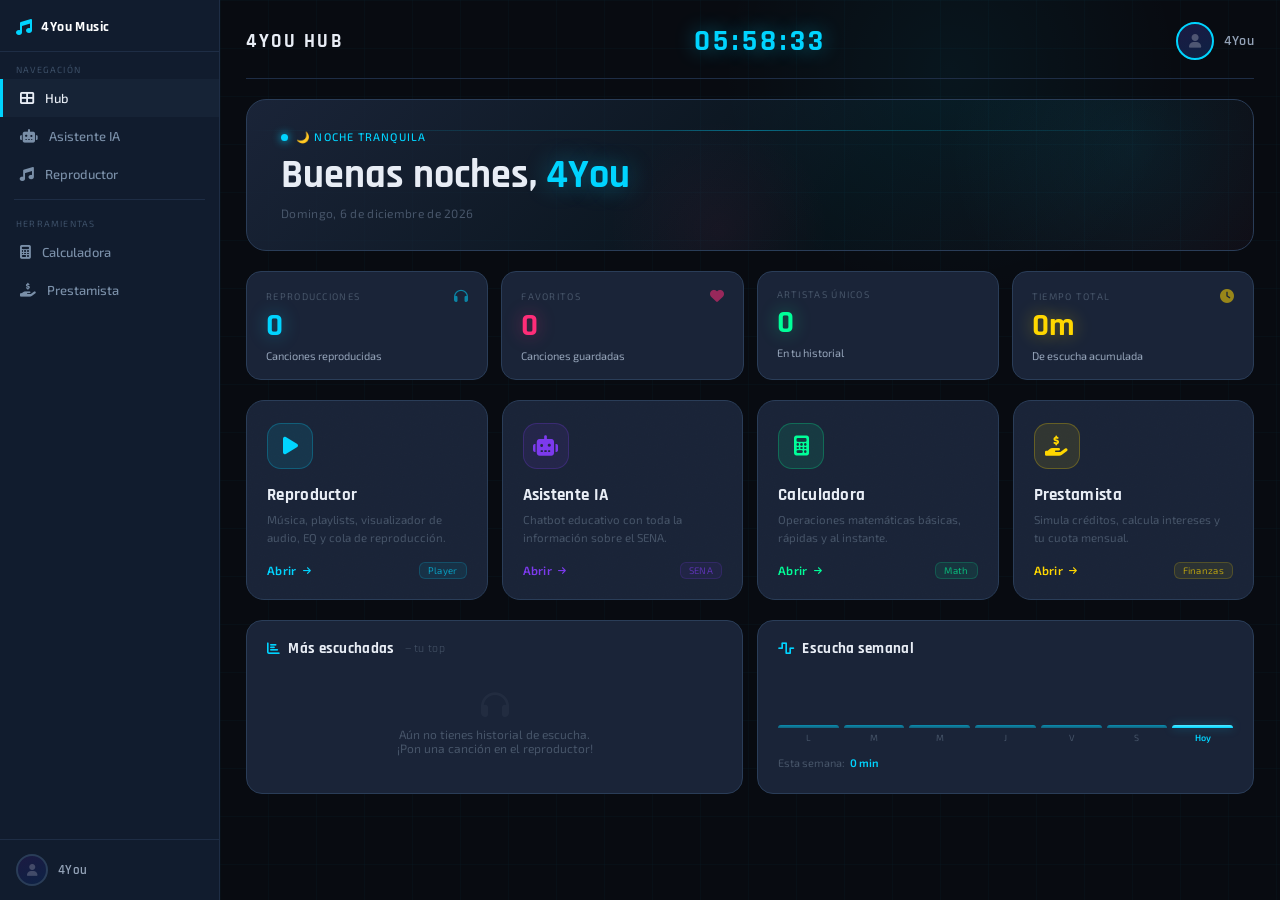
==== hub.html @ 0748058b "explica" ====
<!DOCTYPE html>
<html lang="es">
<head>
  <meta charset="UTF-8">
  <meta name="viewport" content="width=device-width, initial-scale=1.0">
  <title>4You — Hub</title>
  <link rel="preconnect" href="https://fonts.googleapis.com">
  <link rel="preconnect" href="https://fonts.gstatic.com" crossorigin>
  <link href="https://fonts.googleapis.com/css2?family=Rajdhani:wght@400;500;600;700&family=Exo+2:wght@300;400;500;600&display=swap" rel="stylesheet">
  <link rel="stylesheet" href="https://cdnjs.cloudflare.com/ajax/libs/font-awesome/6.5.1/css/all.min.css">
  <style>
    /* ══════════════════════════════════════════
       VARIABLES — espejo exacto del reproductor
    ══════════════════════════════════════════ */
    :root {
      --bg0:#080b11; --bg1:#0d1220; --bg2:#111927; --bg3:#172035;
      --card:#1a2438; --card-h:#1f2d44;
      --border:#1e2d45; --border-bright:#2a3d58;
      --cyan:#00d4ff; --pink:#ff2d78; --violet:#7c3aed;
      --green:#00ff99; --gold:#ffd700;
      --text0:#e8edf5; --text1:#94a3b8; --text2:#475569;
      --rgb-dur:5s;
    }

    /* ══════════════════════════════════════════
       RESET
    ══════════════════════════════════════════ */
    *, *::before, *::after { box-sizing: border-box; margin:0; padding:0; }
    html, body { height:100%; overflow:hidden; }
    a { text-decoration:none; color:inherit; }

    body {
      font-family:'Exo 2', sans-serif;
      background: var(--bg0);
      color: var(--text0);
      display: flex;
    }

    /* ══════════════════════════════════════════
       PAGE TRANSITIONS
    ══════════════════════════════════════════ */
    @keyframes pg-in  { from{opacity:0;transform:translateY(6px)} to{opacity:1;transform:translateY(0)} }
    @keyframes pg-out { from{opacity:1;transform:translateY(0)} to{opacity:0;transform:translateY(-6px)} }
    body { animation: pg-in .3s ease both; }
    body.page-out { animation: pg-out .24s ease both !important; pointer-events:none !important; }

    /* ══════════════════════════════════════════
       KEYFRAMES
    ══════════════════════════════════════════ */
    @keyframes rgb-stroke {
      0%{border-color:#ff0066} 14%{border-color:#ff6600} 28%{border-color:#ffe600}
      42%{border-color:#00ff99} 57%{border-color:#00d4ff} 71%{border-color:#9b00ff}
      85%{border-color:#ff00aa} 100%{border-color:#ff0066}
    }
    @keyframes rgb-text {
      0%{color:#ff0066} 20%{color:#ff8800} 40%{color:#00ff88}
      60%{color:#00d4ff} 80%{color:#aa00ff} 100%{color:#ff0066}
    }
    @keyframes rgb-shadow {
      0%  {box-shadow:0 0 18px rgba(255,0,102,.3)}
      20% {box-shadow:0 0 18px rgba(255,136,0,.3)}
      40% {box-shadow:0 0 18px rgba(0,255,136,.3)}
      60% {box-shadow:0 0 18px rgba(0,212,255,.3)}
      80% {box-shadow:0 0 18px rgba(170,0,255,.3)}
      100%{box-shadow:0 0 18px rgba(255,0,102,.3)}
    }
    @keyframes fade-up {
      from{opacity:0;transform:translateY(16px)} to{opacity:1;transform:translateY(0)}
    }
    @keyframes blink { 0%,100%{opacity:.7} 50%{opacity:.15} }
    @keyframes pulse-dot {
      0%,100%{transform:scale(1);opacity:1} 50%{transform:scale(.65);opacity:.5}
    }
    @keyframes scan {
      from{transform:translateY(-100%)} to{transform:translateY(100vh)}
    }

    .rgb-accent { animation: rgb-text var(--rgb-dur) linear infinite; }

    /* ══════════════════════════════════════════
       SIDEBAR
    ══════════════════════════════════════════ */
    .sidebar {
      width:220px; min-height:100vh; flex-shrink:0;
      background:#111c2e; border-right:1px solid #1e2d45;
      display:flex; flex-direction:column;
      overflow-y:auto; overflow-x:hidden;
    }
    .sidebar::-webkit-scrollbar { width:0; }

    .snav-brand {
      padding:18px 16px 15px;
      color:#fff; font-size:14px; font-weight:700;
      border-bottom:1px solid #1e2d45;
      display:flex; align-items:center; gap:9px;
      letter-spacing:.4px; font-family:'Rajdhani',sans-serif; flex-shrink:0;
    }
    .snav-brand i { color:var(--cyan); font-size:16px; }

    .snav-label {
      padding:12px 16px 4px; flex-shrink:0;
      font-size:9px; color:#3d5068;
      text-transform:uppercase; letter-spacing:1.2px;
      font-family:'Exo 2',sans-serif;
    }
    .snav-divider { height:1px; background:#1e2d45; margin:6px 14px; flex-shrink:0; }

    .snav-item {
      display:flex; align-items:center; gap:11px;
      padding:11px 17px; flex-shrink:0;
      color:#7a8fa8; font-size:13px; font-weight:500;
      text-decoration:none; cursor:pointer;
      border-left:3px solid transparent;
      transition:background .15s, color .15s, border-color .15s;
      font-family:'Exo 2',sans-serif;
    }
    .snav-item i { font-size:14px; flex-shrink:0; }
    .snav-item:hover { background:#1a2d44; color:#e8edf5; border-left-color:#39d353; }
    .snav-item.active { background:#162336; color:#e8edf5; border-left-color:var(--cyan); }

    /* Sidebar profile footer */
    .snav-profile {
      margin-top:auto; padding:14px 16px;
      border-top:1px solid #1e2d45;
      display:flex; align-items:center; gap:10px;
      flex-shrink:0;
    }
    .snav-profile-avatar {
      width:32px; height:32px; border-radius:50%; flex-shrink:0;
      background:linear-gradient(155deg,#1c1a42,#0d2245);
      border:2px solid var(--border-bright); overflow:hidden;
      display:flex; align-items:center; justify-content:center;
      font-size:12px; color:rgba(255,255,255,.2); position:relative;
    }
    .snav-profile-avatar img { position:absolute; inset:0; width:100%; height:100%; object-fit:cover; }
    .snav-profile-name {
      font-family:'Rajdhani',sans-serif; font-size:13px; font-weight:600;
      color:var(--text1); letter-spacing:.4px; white-space:nowrap;
      overflow:hidden; text-overflow:ellipsis; flex:1; min-width:0;
    }

    /* ══════════════════════════════════════════
       MAIN SCROLL AREA
    ══════════════════════════════════════════ */
    .main-area {
      flex:1; display:flex; flex-direction:column;
      overflow-y:auto; overflow-x:hidden;
      position:relative;
      scrollbar-width:thin;
      scrollbar-color:var(--border-bright) transparent;
    }

    /* Subtle grid overlay */
    .main-area::before {
      content:''; position:fixed;
      top:0; left:220px; right:0; bottom:0;
      background-image:
        linear-gradient(rgba(0,212,255,.022) 1px, transparent 1px),
        linear-gradient(90deg, rgba(0,212,255,.022) 1px, transparent 1px);
      background-size:48px 48px;
      pointer-events:none; z-index:0;
    }

    /* Ambient glow blobs */
    .main-area::after {
      content:''; position:fixed;
      top:-180px; right:80px;
      width:500px; height:500px;
      background:radial-gradient(circle, rgba(0,212,255,.055) 0%, transparent 65%);
      pointer-events:none; z-index:0;
    }

    .hub-content {
      position:relative; z-index:1;
      padding:22px 26px 36px;
      display:flex; flex-direction:column;
      gap:20px;
      min-height:100%;
    }

    /* ══════════════════════════════════════════
       TOP BAR
    ══════════════════════════════════════════ */
    .hub-topbar {
      display:flex; align-items:center; justify-content:space-between;
      padding-bottom:18px;
      border-bottom:1px solid var(--border);
      animation: fade-up .3s ease both;
      flex-shrink:0;
    }

    .hub-wordmark {
      font-family:'Rajdhani',sans-serif;
      font-size:19px; font-weight:700;
      letter-spacing:2.5px; text-transform:uppercase;
    }
    .hub-wordmark .accent { animation:rgb-text var(--rgb-dur) linear infinite; }

    .hub-clock {
      font-family:'Rajdhani',sans-serif;
      font-size:30px; font-weight:700;
      color:var(--cyan); letter-spacing:3px;
      text-shadow:0 0 20px rgba(0,212,255,.45);
      display:flex; align-items:center;
      user-select:none;
    }
    .clock-sep { animation:blink 1s step-end infinite; margin:0 1px; }

    .hub-user {
      display:flex; align-items:center; gap:10px;
    }
    .hub-avatar {
      width:38px; height:38px; border-radius:50%;
      background:linear-gradient(155deg,#1c1a42,#0d2245);
      border:2.5px solid var(--cyan);
      overflow:hidden; position:relative;
      display:flex; align-items:center; justify-content:center;
      font-size:14px; color:rgba(255,255,255,.25);
      animation:rgb-stroke var(--rgb-dur) linear infinite,
                rgb-shadow var(--rgb-dur) linear infinite;
    }
    .hub-avatar img { position:absolute; inset:0; width:100%; height:100%; object-fit:cover; }
    .hub-username {
      font-family:'Rajdhani',sans-serif;
      font-size:14px; font-weight:600;
      color:var(--text1); letter-spacing:.5px;
    }

    /* ══════════════════════════════════════════
       GREETING HERO
    ══════════════════════════════════════════ */
    .hub-greeting {
      position:relative; overflow:hidden;
      background:linear-gradient(135deg, var(--card) 0%, rgba(0,212,255,.04) 60%, rgba(255,45,120,.03) 100%);
      border:1px solid var(--border-bright);
      border-radius:20px;
      padding:30px 34px;
      animation:fade-up .38s .04s ease both;
    }

    /* Decorative corner glow */
    .hub-greeting::before {
      content:''; position:absolute;
      width:400px; height:400px;
      background:radial-gradient(circle, rgba(0,212,255,.07) 0%, transparent 65%);
      top:-150px; right:-80px; pointer-events:none;
    }
    .hub-greeting::after {
      content:''; position:absolute;
      width:240px; height:240px;
      background:radial-gradient(circle, rgba(255,45,120,.05) 0%, transparent 65%);
      bottom:-100px; left:35%; pointer-events:none;
    }

    /* Scan line sweep */
    .greeting-scan {
      position:absolute; left:0; right:0; height:1px;
      background:linear-gradient(90deg, transparent 0%, rgba(0,212,255,.25) 40%, rgba(0,212,255,.45) 50%, rgba(0,212,255,.25) 60%, transparent 100%);
      animation:scan 6s ease-in-out infinite;
      pointer-events:none;
    }

    .greeting-eyebrow {
      position:relative;
      font-size:11px; color:var(--cyan);
      font-family:'Exo 2',sans-serif; font-weight:500;
      letter-spacing:1.2px; text-transform:uppercase;
      display:flex; align-items:center; gap:8px;
      margin-bottom:10px;
    }
    .greeting-dot {
      width:7px; height:7px; border-radius:50%;
      background:var(--cyan);
      box-shadow:0 0 8px var(--cyan);
      animation:pulse-dot 2s ease-in-out infinite;
    }

    .greeting-title {
      position:relative;
      font-family:'Rajdhani',sans-serif;
      font-size:40px; font-weight:700;
      color:var(--text0); line-height:1.1;
      margin-bottom:8px;
    }
    .greeting-title .name {
      color:var(--cyan);
      text-shadow:0 0 24px rgba(0,212,255,.4);
    }

    .greeting-date {
      position:relative;
      font-size:12px; color:var(--text2);
      font-family:'Exo 2',sans-serif; letter-spacing:.3px;
    }

    /* ══════════════════════════════════════════
       STATS ROW
    ══════════════════════════════════════════ */
    .hub-stats {
      display:grid;
      grid-template-columns:repeat(4,1fr);
      gap:13px;
      animation:fade-up .38s .08s ease both;
    }

    .stat-tile {
      background:var(--card); border:1px solid var(--border-bright);
      border-radius:15px; padding:17px 19px;
      display:flex; flex-direction:column; gap:7px;
      transition:transform .26s cubic-bezier(.34,1.56,.64,1), border-color .22s, box-shadow .22s;
    }
    .stat-tile:hover { transform:translateY(-4px); }

    .stat-tile-head {
      display:flex; align-items:center;
      justify-content:space-between;
    }
    .stat-tile-label {
      font-size:9.5px; color:var(--text2);
      text-transform:uppercase; letter-spacing:1.3px;
      font-family:'Exo 2',sans-serif;
    }
    .stat-tile-ico { font-size:14px; opacity:.55; }

    .stat-tile-val {
      font-family:'Rajdhani',sans-serif;
      font-size:32px; font-weight:700;
      line-height:1;
    }
    .stat-tile-sub {
      font-size:11px; color:var(--text1);
      font-family:'Exo 2',sans-serif;
    }

    /* Color variants */
    .st-cyan  .stat-tile-ico,.st-cyan  .stat-tile-val { color:var(--cyan); }
    .st-pink  .stat-tile-ico,.st-pink  .stat-tile-val { color:var(--pink); }
    .st-green .stat-tile-ico,.st-green .stat-tile-val { color:var(--green); }
    .st-gold  .stat-tile-ico,.st-gold  .stat-tile-val { color:var(--gold); }

    .st-cyan  .stat-tile-val { text-shadow:0 0 18px rgba(0,212,255,.4); }
    .st-pink  .stat-tile-val { text-shadow:0 0 18px rgba(255,45,120,.4); }
    .st-green .stat-tile-val { text-shadow:0 0 18px rgba(0,255,153,.4); }
    .st-gold  .stat-tile-val { text-shadow:0 0 18px rgba(255,215,0,.4); }

    .st-cyan:hover  { border-color:rgba(0,212,255,.45);  box-shadow:0 10px 30px rgba(0,212,255,.1); }
    .st-pink:hover  { border-color:rgba(255,45,120,.45); box-shadow:0 10px 30px rgba(255,45,120,.1); }
    .st-green:hover { border-color:rgba(0,255,153,.45);  box-shadow:0 10px 30px rgba(0,255,153,.1); }
    .st-gold:hover  { border-color:rgba(255,215,0,.45);  box-shadow:0 10px 30px rgba(255,215,0,.1); }

    /* ══════════════════════════════════════════
       LAUNCH CARDS
    ══════════════════════════════════════════ */
    .hub-launch {
      display:grid;
      grid-template-columns:repeat(4,1fr);
      gap:14px;
      animation:fade-up .38s .12s ease both;
    }

    .launch-card {
      background:var(--card);
      border:1px solid var(--border-bright);
      border-radius:18px;
      padding:22px 20px 20px;
      display:flex; flex-direction:column; gap:15px;
      position:relative; overflow:hidden;
      cursor:pointer;
      transition:transform .3s cubic-bezier(.34,1.56,.64,1), border-color .22s, box-shadow .22s;
    }

    /* Top-right radial glow — invisible until hover */
    .launch-card::before {
      content:''; position:absolute;
      top:-30px; right:-30px;
      width:130px; height:130px;
      border-radius:50%;
      opacity:0; transition:opacity .28s;
      pointer-events:none;
    }
    /* Bottom noise texture */
    .launch-card::after {
      content:''; position:absolute;
      inset:0; border-radius:inherit;
      background-image:url("data:image/svg+xml,%3Csvg viewBox='0 0 200 200' xmlns='http://www.w3.org/2000/svg'%3E%3Cfilter id='n'%3E%3CfeTurbulence type='fractalNoise' baseFrequency='0.9' numOctaves='4'/%3E%3C/filter%3E%3Crect width='100%25' height='100%25' filter='url(%23n)' opacity='0.03'/%3E%3C/svg%3E");
      background-size:200px;
      opacity:.4; pointer-events:none;
    }

    .launch-card:hover { transform:translateY(-6px); }
    .launch-card:hover::before { opacity:1; }

    /* Per-card accent */
    .lc-player { --lc-c:#00d4ff; --lc-r:0,212,255; }
    .lc-ia     { --lc-c:#7c3aed; --lc-r:124,58,237; }
    .lc-calc   { --lc-c:#00ff99; --lc-r:0,255,153; }
    .lc-lender { --lc-c:#ffd700; --lc-r:255,215,0; }

    .launch-card::before { background:radial-gradient(circle, rgba(var(--lc-r),.16) 0%, transparent 65%); }
    .launch-card:hover { border-color:rgba(var(--lc-r),.55); box-shadow:0 14px 44px rgba(var(--lc-r),.16), 0 0 0 1px rgba(var(--lc-r),.12); }

    .lc-icon {
      width:46px; height:46px; border-radius:14px;
      display:flex; align-items:center; justify-content:center;
      font-size:20px;
      background:rgba(var(--lc-r),.1);
      border:1px solid rgba(var(--lc-r),.25);
      color:var(--lc-c);
      transition:transform .28s cubic-bezier(.34,1.56,.64,1), box-shadow .25s;
      position:relative; z-index:1;
    }
    .launch-card:hover .lc-icon {
      transform:scale(1.12) rotate(-6deg);
      box-shadow:0 0 22px rgba(var(--lc-r),.4);
    }

    .lc-body { flex:1; position:relative; z-index:1; }
    .lc-title {
      font-family:'Rajdhani',sans-serif;
      font-size:17px; font-weight:700;
      color:var(--text0); margin-bottom:5px; letter-spacing:.3px;
    }
    .lc-desc {
      font-size:11.5px; color:var(--text2);
      line-height:1.55; font-family:'Exo 2',sans-serif;
    }

    .lc-footer {
      display:flex; align-items:center;
      justify-content:space-between;
      position:relative; z-index:1;
    }
    .lc-cta {
      display:flex; align-items:center; gap:6px;
      font-size:12px; font-weight:600;
      font-family:'Exo 2',sans-serif;
      color:var(--lc-c); letter-spacing:.3px;
      transition:gap .2s;
    }
    .lc-cta i { font-size:9px; transition:transform .2s; }
    .launch-card:hover .lc-cta { gap:9px; }
    .launch-card:hover .lc-cta i { transform:translateX(3px); }

    .lc-tag {
      font-size:9.5px; color:rgba(var(--lc-r),.65);
      background:rgba(var(--lc-r),.08);
      border:1px solid rgba(var(--lc-r),.18);
      border-radius:6px; padding:2px 8px;
      font-family:'Exo 2',sans-serif; letter-spacing:.3px;
    }

    /* ══════════════════════════════════════════
       BOTTOM ROW
    ══════════════════════════════════════════ */
    .hub-bottom {
      display:grid;
      grid-template-columns:1fr 1fr;
      gap:14px;
      animation:fade-up .38s .16s ease both;
    }

    .hub-panel {
      background:var(--card);
      border:1px solid var(--border-bright);
      border-radius:16px;
      padding:18px 20px;
      display:flex; flex-direction:column; gap:13px;
    }

    .panel-head {
      display:flex; align-items:center; gap:8px;
      font-family:'Rajdhani',sans-serif;
      font-size:15px; font-weight:700;
      color:var(--text0); letter-spacing:.3px;
    }
    .panel-head i { color:var(--cyan); font-size:13px; }
    .panel-head .ph-dim { font-size:12px; font-weight:400; color:var(--text2); margin-left:2px; }

    /* Most-played list */
    .mp-list { display:flex; flex-direction:column; gap:6px; }
    .mp-row {
      display:grid;
      grid-template-columns:22px 1fr auto;
      align-items:center; gap:10px;
      padding:8px 10px; border-radius:10px;
      background:rgba(255,255,255,.02); border:1px solid transparent;
      transition:background .14s, border-color .14s; cursor:pointer;
    }
    .mp-row:hover { background:var(--card-h); border-color:var(--border-bright); }
    .mp-rank {
      font-family:'Rajdhani',sans-serif;
      font-size:17px; font-weight:700; text-align:center;
    }
    .mp-info { min-width:0; }
    .mp-name {
      font-size:13px; font-weight:600; color:var(--text0);
      font-family:'Rajdhani',sans-serif;
      white-space:nowrap; overflow:hidden; text-overflow:ellipsis;
    }
    .mp-artist { font-size:10px; color:var(--text1); }
    .mp-badge {
      font-size:10px; color:var(--text2);
      background:var(--bg2); border:1px solid var(--border-bright);
      border-radius:8px; padding:2px 9px;
      display:flex; align-items:center; gap:4px; white-space:nowrap;
      font-family:'Exo 2',sans-serif;
    }
    .mp-empty {
      display:flex; flex-direction:column; align-items:center;
      gap:8px; padding:20px 0; text-align:center;
      color:var(--text2); font-size:12px;
    }
    .mp-empty i { font-size:28px; opacity:.18; }

    /* Weekly chart */
    .mini-chart {
      display:flex; align-items:flex-end; gap:5px; height:72px;
    }
    .mc-col {
      flex:1; display:flex; flex-direction:column;
      align-items:center; justify-content:flex-end; gap:4px; height:100%;
    }
    .mc-bar {
      width:100%; border-radius:4px 4px 0 0; min-height:3px;
      background:linear-gradient(0deg, rgba(0,212,255,.35), rgba(0,212,255,.6));
      transition:background .22s;
    }
    .mc-bar.today {
      background:linear-gradient(0deg, var(--cyan), #55e8ff);
      box-shadow:0 0 10px rgba(0,212,255,.35);
    }
    .mc-col:hover .mc-bar { background:linear-gradient(0deg, rgba(0,212,255,.65), var(--cyan)); }
    .mc-day {
      font-size:9px; color:var(--text2);
      font-family:'Exo 2',sans-serif;
    }
    .mc-day.today { color:var(--cyan); font-weight:600; }
    .chart-footer {
      font-size:11px; color:var(--text2); font-family:'Exo 2',sans-serif;
      display:flex; align-items:center; gap:5px;
    }
    .chart-footer .cf-val { color:var(--cyan); font-weight:600; }

    /* ══════════════════════════════════════════
       SCROLLBAR
    ══════════════════════════════════════════ */
    ::-webkit-scrollbar { width:4px; }
    ::-webkit-scrollbar-track { background:transparent; }
    ::-webkit-scrollbar-thumb { background:var(--border-bright); border-radius:2px; }
    ::-webkit-scrollbar-thumb:hover { background:var(--text2); }

    /* ══════════════════════════════════════════════════════════
       RESPONSIVE — TABLET  (max-width: 1024px)
       Reduce paddings y tipografía del greeting hero.
    ══════════════════════════════════════════════════════════ */
    @media (max-width: 1024px) {

      /* Reloj más pequeño */
      .hub-clock { font-size: 22px !important; letter-spacing: 2px !important; }

      /* Greeting con menos padding */
      .hub-greeting { padding: 22px 22px !important; }
      .greeting-title { font-size: 30px !important; }

      /* Stats en 2 columnas (de 4) */
      .hub-stats {
        grid-template-columns: repeat(2, 1fr) !important;
      }

      /* Launch cards en 2 columnas */
      .hub-launch {
        grid-template-columns: repeat(2, 1fr) !important;
      }

      /* Reducir padding general del contenido */
      .hub-content { padding: 16px 16px 28px !important; }
    }

    /* ══════════════════════════════════════════════════════════
       RESPONSIVE — MÓVIL  (max-width: 640px)
       - La sidebar se convierte en barra inferior fija.
       - Todo el contenido se apila en 1 columna.
       - El body puede hacer scroll vertical.
    ══════════════════════════════════════════════════════════ */
    @media (max-width: 640px) {

      /* ── Permitir scroll vertical ── */
      html, body {
        overflow: auto !important;
        height: auto !important;
      }

      /* ── Layout: apilado ── */
      body { flex-direction: column !important; }

      /* ── Sidebar → barra inferior fija ── */
      .sidebar {
        position: fixed !important;
        bottom: 0; left: 0; right: 0;
        width: 100% !important;
        min-height: 0 !important;
        height: 56px !important;
        flex-direction: row !important;
        border-right: none !important;
        border-top: 1px solid var(--border-bright) !important;
        overflow: hidden !important;
        z-index: 1000;
        padding: 0 !important;
        justify-content: space-around;
      }

      /* Ocultar elementos que no caben en barra inferior */
      .snav-brand,
      .snav-label,
      .snav-divider,
      .snav-profile {
        display: none !important;
      }

      /* Ítem de nav: solo icono + texto pequeño */
      .snav-item {
        flex-direction: column !important;
        justify-content: center !important;
        align-items: center !important;
        gap: 2px !important;
        padding: 6px 0 !important;
        font-size: 9px !important;
        width: auto !important;
        flex: 1 !important;
        border-left: none !important;
        border-bottom: 3px solid transparent !important;
      }
      .snav-item i { font-size: 17px !important; }
      .snav-item.active {
        border-bottom-color: var(--cyan) !important;
        border-left-color: transparent !important;
      }
      .snav-item span { font-size: 9px !important; line-height: 1; }

      /* ── Área principal: scroll y padding para barra inferior ── */
      .main-area {
        overflow: visible !important;
        padding-bottom: 70px !important; /* espacio para la barra inferior */
      }

      /* ── Grid de líneas decorativas: ajustar left ── */
      .main-area::before { left: 0 !important; }

      /* ── Contenido del hub ── */
      .hub-content { padding: 14px 12px 24px !important; gap: 14px !important; }

      /* ── Top bar: ocultar reloj en pantallas muy pequeñas ── */
      .hub-clock { font-size: 18px !important; letter-spacing: 1.5px !important; }
      .hub-wordmark { font-size: 14px !important; letter-spacing: 1.5px !important; }
      .hub-username { display: none !important; } /* ahorra espacio */

      /* ── Greeting hero ── */
      .hub-greeting { padding: 18px 16px !important; }
      .greeting-title { font-size: 24px !important; }

      /* ── Stats: 2 columnas en móvil ── */
      .hub-stats {
        grid-template-columns: repeat(2, 1fr) !important;
        gap: 10px !important;
      }
      .stat-tile { padding: 14px 14px !important; }
      .stat-tile-val { font-size: 24px !important; }

      /* ── Launch cards: 1 columna en móvil ── */
      .hub-launch {
        grid-template-columns: 1fr !important;
        gap: 10px !important;
      }
      .launch-card { padding: 16px 16px 14px !important; }

      /* ── Bottom: 1 columna ── */
      .hub-bottom {
        grid-template-columns: 1fr !important;
        gap: 12px !important;
      }
    }
  </style>
</head>
<body>

<!-- ══ SIDEBAR ══ -->
<nav class="sidebar">
  <div class="snav-brand">
    <i class="fas fa-music"></i><span>4You Music</span>
  </div>

  <div class="snav-label">Navegación</div>
  <a class="snav-item active" href="hub.html"><i class="fas fa-th-large"></i><span>Hub</span></a>
  <a class="snav-item" href="IA.html"><i class="fas fa-robot"></i><span>Asistente IA</span></a>
  <a class="snav-item" href="index.html"><i class="fas fa-music"></i><span>Reproductor</span></a>

  <div class="snav-divider"></div>
  <div class="snav-label">Herramientas</div>
  <a class="snav-item" href="Indexx.html"><i class="fas fa-calculator"></i><span>Calculadora</span></a>
  <a class="snav-item" href="Indexx.html#prestamista"><i class="fas fa-hand-holding-dollar"></i><span>Prestamista</span></a>

  <!-- Profile footer -->
  <div class="snav-profile">
    <div class="snav-profile-avatar" id="snavAvatar">
      <i class="fas fa-user"></i>
    </div>
    <span class="snav-profile-name" id="snavName">4You</span>
  </div>
</nav>

<!-- ══ MAIN ══ -->
<div class="main-area">
  <div class="hub-content">

    <!-- Top bar -->
    <div class="hub-topbar">
      <div class="hub-wordmark">4YOU <span class="accent">HUB</span></div>

      <div class="hub-clock">
        <span id="ch">00</span><span class="clock-sep">:</span><span id="cm">00</span><span class="clock-sep">:</span><span id="cs">00</span>
      </div>

      <div class="hub-user">
        <div class="hub-avatar" id="topAvatar"><i class="fas fa-user"></i></div>
        <span class="hub-username" id="topUsername">4You</span>
      </div>
    </div>

    <!-- Greeting hero -->
    <div class="hub-greeting">
      <div class="greeting-scan"></div>
      <div class="greeting-eyebrow">
        <div class="greeting-dot"></div>
        <span id="greetEyebrow">Sistema activo</span>
      </div>
      <h1 class="greeting-title">
        <span id="greetPhrase">Bienvenido,</span>&nbsp;<span class="name" id="greetName">4You</span>
      </h1>
      <p class="greeting-date" id="greetDate"></p>
    </div>

    <!-- Stats -->
    <div class="hub-stats">
      <div class="stat-tile st-cyan">
        <div class="stat-tile-head">
          <span class="stat-tile-label">Reproducciones</span>
          <i class="fas fa-headphones stat-tile-ico"></i>
        </div>
        <span class="stat-tile-val" id="stPlays">—</span>
        <span class="stat-tile-sub">Canciones reproducidas</span>
      </div>
      <div class="stat-tile st-pink">
        <div class="stat-tile-head">
          <span class="stat-tile-label">Favoritos</span>
          <i class="fas fa-heart stat-tile-ico"></i>
        </div>
        <span class="stat-tile-val" id="stFavs">—</span>
        <span class="stat-tile-sub">Canciones guardadas</span>
      </div>
      <div class="stat-tile st-green">
        <div class="stat-tile-head">
          <span class="stat-tile-label">Artistas únicos</span>
          <i class="fas fa-user-music stat-tile-ico"></i>
        </div>
        <span class="stat-tile-val" id="stArtists">—</span>
        <span class="stat-tile-sub">En tu historial</span>
      </div>
      <div class="stat-tile st-gold">
        <div class="stat-tile-head">
          <span class="stat-tile-label">Tiempo total</span>
          <i class="fas fa-clock stat-tile-ico"></i>
        </div>
        <span class="stat-tile-val" id="stTime">—</span>
        <span class="stat-tile-sub">De escucha acumulada</span>
      </div>
    </div>

    <!-- Launch grid -->
    <div class="hub-launch">

      <a class="launch-card lc-player" href="index.html">
        <div class="lc-icon"><i class="fas fa-play"></i></div>
        <div class="lc-body">
          <div class="lc-title">Reproductor</div>
          <div class="lc-desc">Música, playlists, visualizador de audio, EQ y cola de reproducción.</div>
        </div>
        <div class="lc-footer">
          <div class="lc-cta">Abrir <i class="fas fa-arrow-right"></i></div>
          <span class="lc-tag">Player</span>
        </div>
      </a>

      <a class="launch-card lc-ia" href="IA.html">
        <div class="lc-icon"><i class="fas fa-robot"></i></div>
        <div class="lc-body">
          <div class="lc-title">Asistente IA</div>
          <div class="lc-desc">Chatbot educativo con toda la información sobre el SENA.</div>
        </div>
        <div class="lc-footer">
          <div class="lc-cta">Abrir <i class="fas fa-arrow-right"></i></div>
          <span class="lc-tag">SENA</span>
        </div>
      </a>

      <a class="launch-card lc-calc" href="Indexx.html">
        <div class="lc-icon"><i class="fas fa-calculator"></i></div>
        <div class="lc-body">
          <div class="lc-title">Calculadora</div>
          <div class="lc-desc">Operaciones matemáticas básicas, rápidas y al instante.</div>
        </div>
        <div class="lc-footer">
          <div class="lc-cta">Abrir <i class="fas fa-arrow-right"></i></div>
          <span class="lc-tag">Math</span>
        </div>
      </a>

      <a class="launch-card lc-lender" href="Indexx.html#prestamista">
        <div class="lc-icon"><i class="fas fa-hand-holding-dollar"></i></div>
        <div class="lc-body">
          <div class="lc-title">Prestamista</div>
          <div class="lc-desc">Simula créditos, calcula intereses y tu cuota mensual.</div>
        </div>
        <div class="lc-footer">
          <div class="lc-cta">Abrir <i class="fas fa-arrow-right"></i></div>
          <span class="lc-tag">Finanzas</span>
        </div>
      </a>

    </div>

    <!-- Bottom panels -->
    <div class="hub-bottom">

      <div class="hub-panel">
        <div class="panel-head">
          <i class="fas fa-chart-bar"></i>
          Más escuchadas
          <span class="ph-dim">— tu top</span>
        </div>
        <div class="mp-list" id="hubMostPlayed">
          <div class="mp-empty">
            <i class="fas fa-headphones"></i>
            <span>Aún no tienes historial de escucha.<br>¡Pon una canción en el reproductor!</span>
          </div>
        </div>
      </div>

      <div class="hub-panel">
        <div class="panel-head">
          <i class="fas fa-wave-square"></i>
          Escucha semanal
        </div>
        <div class="mini-chart" id="hubChart"></div>
        <div class="chart-footer">
          Esta semana: <span class="cf-val" id="hubWeekTotal">0 min</span>
        </div>
      </div>

    </div>

  </div><!-- /hub-content -->
</div><!-- /main-area -->


<script>
/* ── Apply saved theme ── */
(function () {
  try {
    const saved = localStorage.getItem('4you_theme');
    if (saved) {
      const { vars } = JSON.parse(saved);
      Object.entries(vars).forEach(([k, v]) =>
        document.documentElement.style.setProperty(k, v));
    }
  } catch {}
})();

/* ── Profile ── */
(function () {
  try {
    const p = JSON.parse(localStorage.getItem('4you_profile') || '{}');
    const name = p.name || '4You';

    // Topbar
    document.getElementById('topUsername').textContent = name;
    document.getElementById('greetName').textContent   = name;

    // Sidebar footer
    document.getElementById('snavName').textContent = name;

    if (p.photo) {
      const imgTag = `<img src="${p.photo}" alt="">`;
      document.getElementById('topAvatar').innerHTML   = imgTag;
      document.getElementById('snavAvatar').innerHTML  = imgTag;
    }
  } catch {}
})();

/* ── Live clock ── */
function tick() {
  const n = new Date(), pad = v => String(v).padStart(2, '0');
  document.getElementById('ch').textContent = pad(n.getHours());
  document.getElementById('cm').textContent = pad(n.getMinutes());
  document.getElementById('cs').textContent = pad(n.getSeconds());
}
tick();
setInterval(tick, 1000);

/* ── Greeting ── */
(function () {
  const h = new Date().getHours();
  const phrases = [
    { text: 'Buenas noches,', eye: '🌙 Noche tranquila' },
    { text: 'Buenos días,',   eye: '☀️ Buen día' },
    { text: 'Buenas tardes,', eye: '🌤️ Buenas tardes' },
    { text: 'Buenas noches,', eye: '🌙 Noche tranquila' },
  ];
  const idx = h < 6 ? 0 : h < 12 ? 1 : h < 20 ? 2 : 3;
  document.getElementById('greetPhrase').textContent  = phrases[idx].text;
  document.getElementById('greetEyebrow').textContent = phrases[idx].eye;

  const days   = ['Domingo','Lunes','Martes','Miércoles','Jueves','Viernes','Sábado'];
  const months = ['enero','febrero','marzo','abril','mayo','junio','julio',
                  'agosto','septiembre','octubre','noviembre','diciembre'];
  const d = new Date();
  document.getElementById('greetDate').textContent =
    `${days[d.getDay()]}, ${d.getDate()} de ${months[d.getMonth()]} de ${d.getFullYear()}`;
})();

/* ── Stats ── */
(function () {
  try {
    const playCounts = JSON.parse(localStorage.getItem('4you_playstats') || '{}');
    const favorites  = JSON.parse(localStorage.getItem('4you_favorites')  || '[]');
    const weeklyMins = JSON.parse(localStorage.getItem('4you_weekly')      || '{}');

    const totalPlays   = Object.values(playCounts).reduce((s, v) => s + v.plays, 0);
    const uniqueArtists = new Set(Object.values(playCounts).map(v => v.artist)).size;
    const totalMins    = Object.values(weeklyMins).reduce((s, v) => s + v, 0);
    const hh = Math.floor(totalMins / 60), mm = totalMins % 60;

    document.getElementById('stPlays').textContent   = totalPlays.toLocaleString() || '0';
    document.getElementById('stFavs').textContent    = favorites.length || '0';
    document.getElementById('stArtists').textContent = uniqueArtists || '0';
    document.getElementById('stTime').textContent    = totalMins === 0 ? '0m' : hh > 0 ? `${hh}h ${mm}m` : `${mm}m`;

    /* ── Most played ── */
    const entries = Object.values(playCounts).sort((a, b) => b.plays - a.plays).slice(0, 5);
    const list    = document.getElementById('hubMostPlayed');
    if (entries.length) {
      const colors = ['#ffd700', '#c0c0c0', '#cd7f32', 'var(--cyan)', 'var(--cyan)'];
      list.innerHTML = entries.map((e, i) => `
        <div class="mp-row">
          <span class="mp-rank" style="color:${colors[i]}">${i + 1}</span>
          <div class="mp-info">
            <div class="mp-name">${e.name}</div>
            <div class="mp-artist">${e.artist}</div>
          </div>
          <span class="mp-badge"><i class="fas fa-headphones"></i> ${e.plays}</span>
        </div>`).join('');
    }

    /* ── Weekly chart ── */
    const now   = new Date();
    const today = now.toISOString().slice(0, 10);
    const dayKeys = Array.from({ length: 7 }, (_, i) => {
      const d = new Date(now); d.setDate(d.getDate() - (6 - i));
      return d.toISOString().slice(0, 10);
    });
    const dayLabels = ['L', 'M', 'M', 'J', 'V', 'S', 'D'];
    // Offset so label[0] = correct weekday for dayKeys[0]
    const startDow = (new Date(dayKeys[0]).getDay() + 6) % 7; // Mon=0

    const vals  = dayKeys.map(k => weeklyMins[k] || 0);
    const maxV  = Math.max(...vals, 1);
    const chart = document.getElementById('hubChart');

    chart.innerHTML = dayKeys.map((k, i) => {
      const pxH   = Math.max(Math.round((vals[i] / maxV) * 62), 3);
      const isToday = k === today;
      const lbl   = dayLabels[(startDow + i) % 7];
      return `
        <div class="mc-col" title="${vals[i]} min">
          <div class="mc-bar ${isToday ? 'today' : ''}" style="height:${pxH}px"></div>
          <div class="mc-day ${isToday ? 'today' : ''}">${isToday ? 'Hoy' : lbl}</div>
        </div>`;
    }).join('');

    const weekTotal = vals.reduce((s, v) => s + v, 0);
    document.getElementById('hubWeekTotal').textContent =
      weekTotal > 0 ? `${weekTotal} min` : '0 min';

  } catch (e) { console.error('[Hub stats]', e); }
})();

/* ── Page transitions ── */
(function () {
  function navigate(url) {
    document.body.classList.add('page-out');
    setTimeout(() => { window.location.href = url; }, 240);
  }
  document.addEventListener('click', e => {
    const link = e.target.closest('a[href]'); if (!link) return;
    const href = link.getAttribute('href');
    if (!href || href.startsWith('javascript') || link.target === '_blank') return;
    e.preventDefault(); navigate(href);
  }, true);
  window._navigate = navigate;
})();
</script>

</body>
</html>
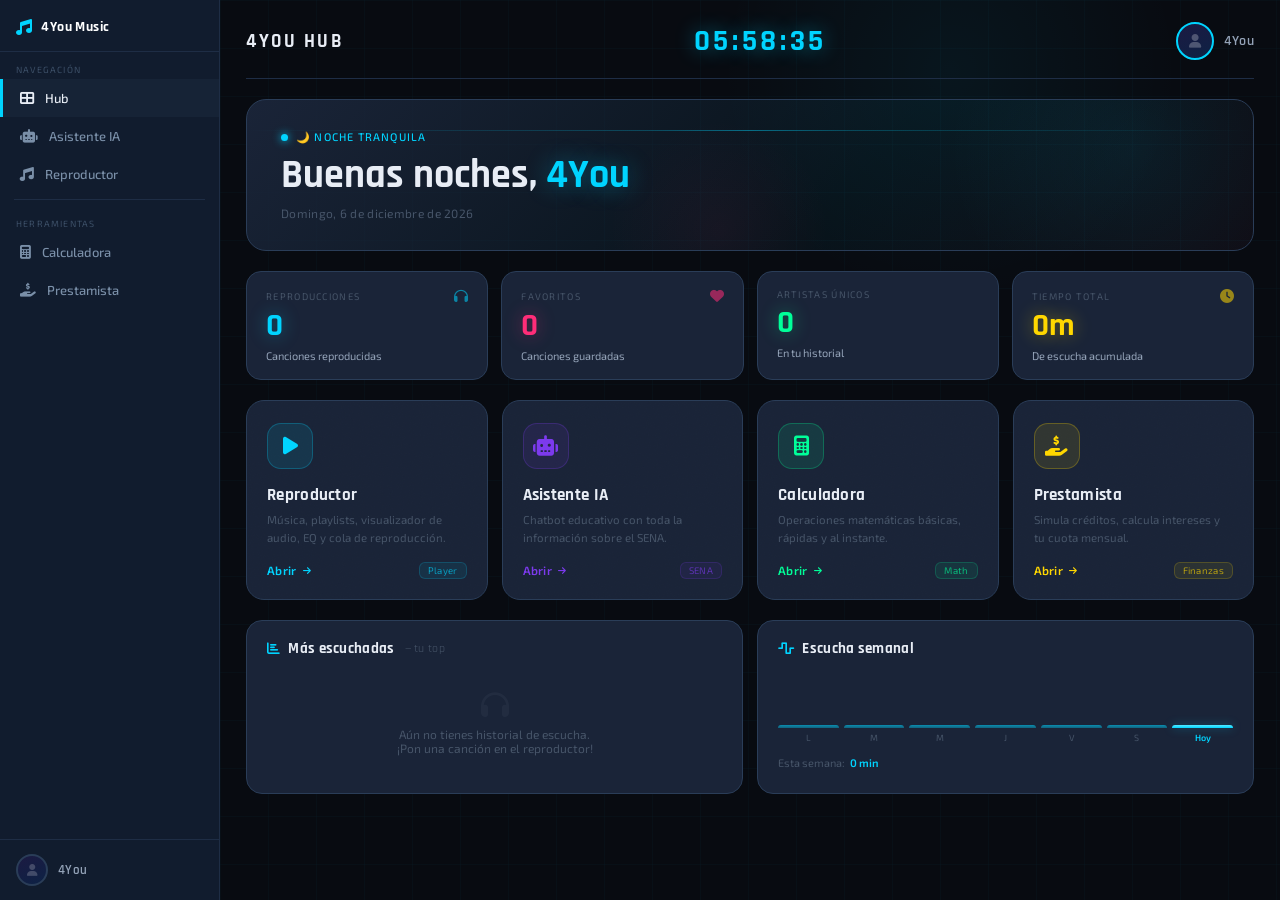
==== commit 042847a1: "Renombrado: login es ahora index.html" ====
--- a/hub.html
+++ b/hub.html
@@ -692,7 +692,7 @@
   <div class="snav-label">Navegación</div>
   <a class="snav-item active" href="hub.html"><i class="fas fa-th-large"></i><span>Hub</span></a>
   <a class="snav-item" href="IA.html"><i class="fas fa-robot"></i><span>Asistente IA</span></a>
-  <a class="snav-item" href="index.html"><i class="fas fa-music"></i><span>Reproductor</span></a>
+  <a class="snav-item" href="reproductor.html"><i class="fas fa-music"></i><span>Reproductor</span></a>
 
   <div class="snav-divider"></div>
   <div class="snav-label">Herramientas</div>
@@ -778,7 +778,7 @@
     <!-- Launch grid -->
     <div class="hub-launch">
 
-      <a class="launch-card lc-player" href="index.html">
+      <a class="launch-card lc-player" href="reproductor.html">
         <div class="lc-icon"><i class="fas fa-play"></i></div>
         <div class="lc-body">
           <div class="lc-title">Reproductor</div>
